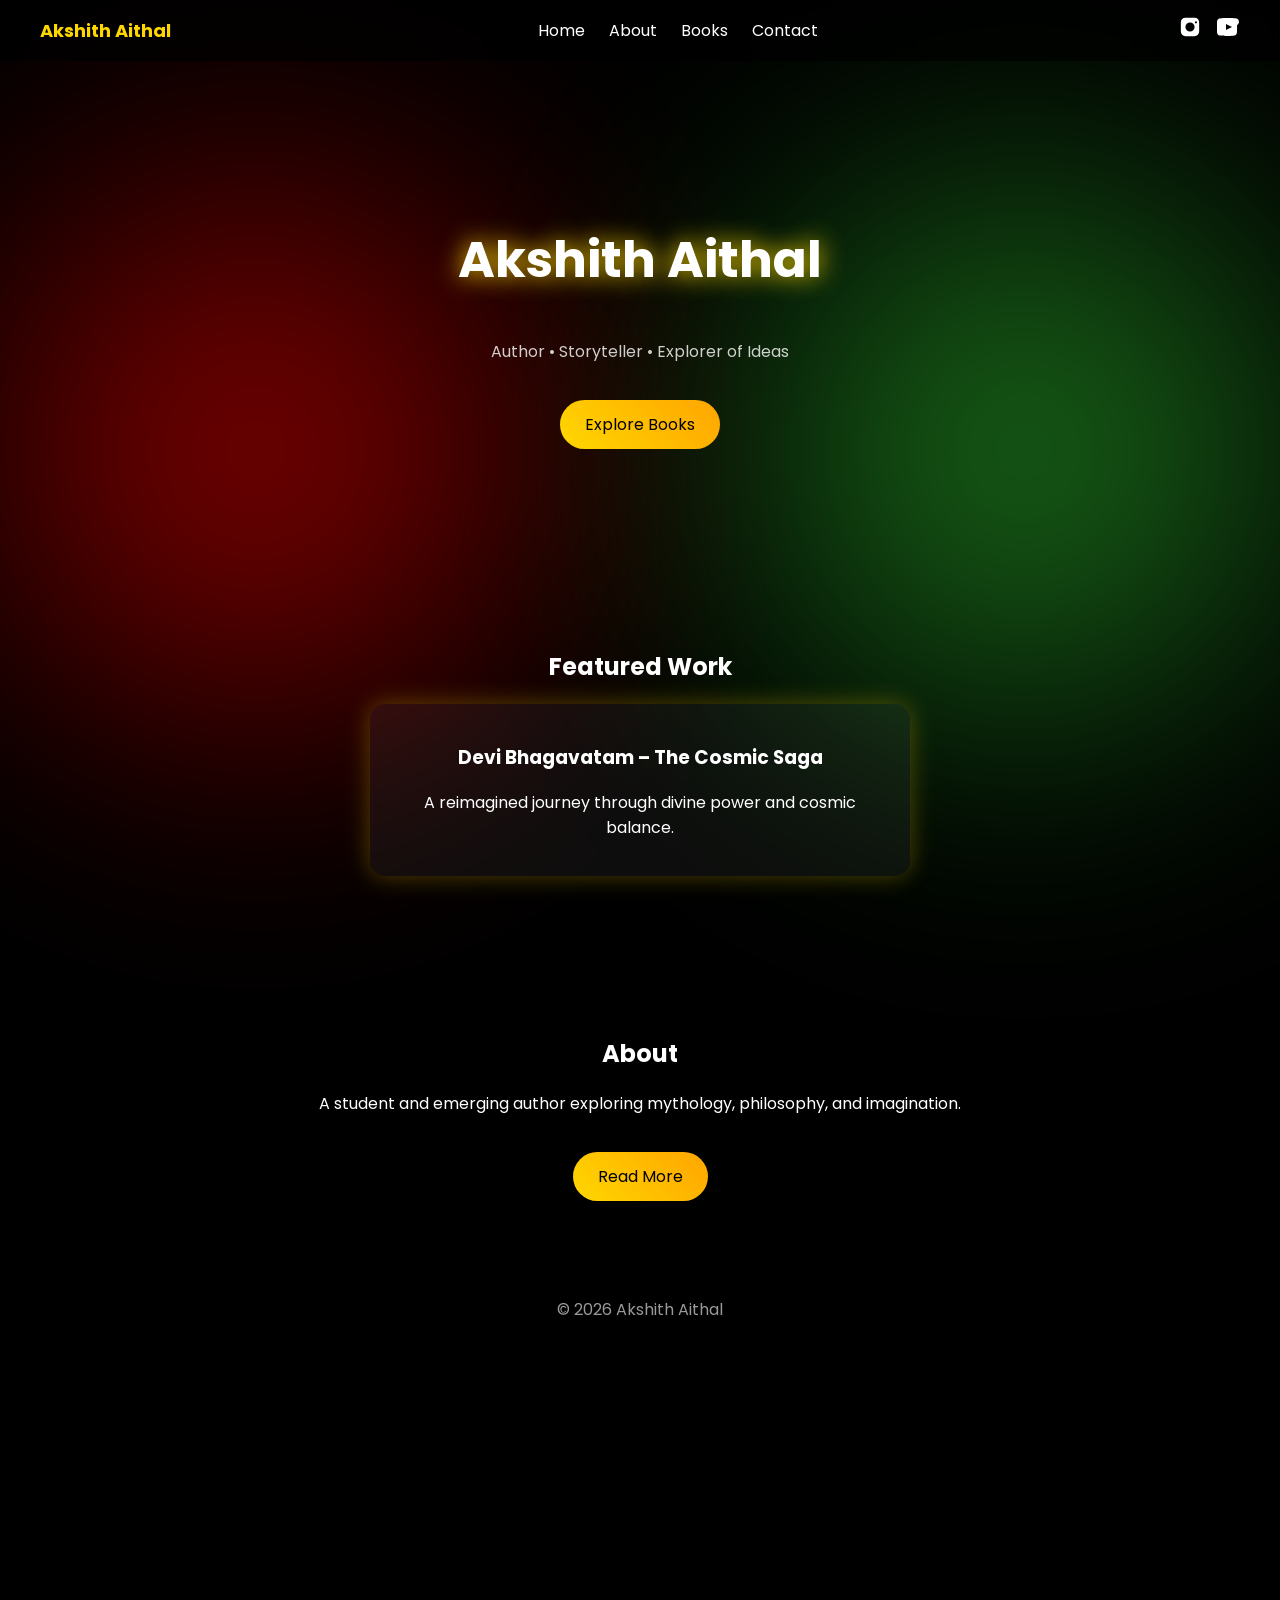
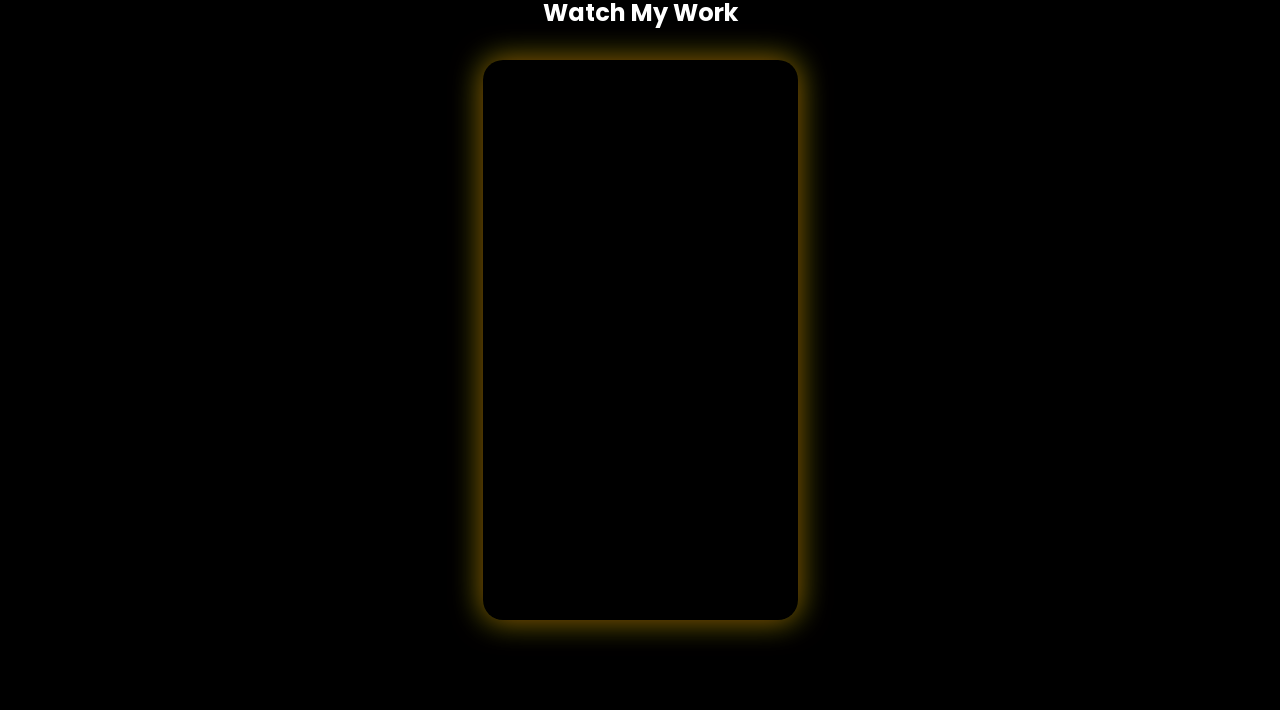
==== index.html @ d63b4e49 "Update index.html" ====
<!DOCTYPE html>
<html>
<head>
  <title>Akshith Aithal</title>

  <!-- Google Font -->
  <link href="https://fonts.googleapis.com/css2?family=Poppins:wght@300;600&display=swap" rel="stylesheet">

  <link rel="stylesheet" href="style.css">
  <meta name="viewport" content="width=device-width, initial-scale=1.0">

</head>

<body>

<!-- Stars background -->
<div class="stars"></div>

  <nav class="navbar">
  <div class="logo">Akshith Aithal</div>

  <div class="nav-links">
    <a href="index.html">Home</a>
    <a href="about.html">About</a>
    <a href="books.html">Books</a>
    <a href="contact.html">Contact</a>
  </div>

  <div class="social-icons">
    <!-- Instagram -->
    <a href="https://www.instagram.com/akki_devi_bhakta/?hl=en" target="_blank">
      <svg viewBox="0 0 24 24" width="22" fill="white">
        <path d="M7 2C4.2 2 2 4.2 2 7v10c0 2.8 2.2 5 5 5h10c2.8 0 5-2.2 5-5V7c0-2.8-2.2-5-5-5H7zm5 5a5 5 0 110 10 5 5 0 010-10zm6.5-1.3a1.2 1.2 0 110 2.4 1.2 1.2 0 010-2.4z"/>
      </svg>
    </a>

    <!-- YouTube -->
    <a href="https://www.youtube.com/channel/UCK7ffuj-estsy-g42heZZ8Q" target="_blank">
      <svg viewBox="0 0 24 24" width="24" fill="white">
        <path d="M23 7s-.2-1.7-.8-2.5c-.7-.9-1.5-.9-1.9-1C17.7 3 12 3 12 3s-5.7 0-8.3.5c-.4.1-1.2.1-1.9 1C1.2 5.3 1 7 1 7S1 8.7 1 10.3v3.4C1 15.3 1 17 1 17s.2 1.7.8 2.5c.7.9 1.7.9 2.1 1 1.5.1 6.1.5 6.1.5s5.7 0 8.3-.5c.4-.1 1.2-.1 1.9-1 .6-.8.8-2.5.8-2.5s0-1.7 0-3.3v-3.4C23 8.7 23 7 23 7zM10 15V9l6 3-6 3z"/>
      </svg>
    </a>
  </div>
</nav>



<section class="hero fade-in">
  <h1>Akshith Aithal</h1>
  <p>Author • Storyteller • Explorer of Ideas</p>
  <a href="books.html" class="btn">Explore Books</a>
</section>

<section class="section fade-in">
  <h2>Featured Work</h2>
  <div class="card">
    <h3>Devi Bhagavatam – The Cosmic Saga</h3>
    <p>A reimagined journey through divine power and cosmic balance.</p>
  </div>
</section>

<section class="section fade-in">
  <h2>About</h2>
  <p>
    A student and emerging author exploring mythology, philosophy, and imagination.
  </p>
  <a href="about.html" class="btn">Read More</a>
</section>

<footer>
  <p>© 2026 Akshith Aithal</p>
</footer>

<script src="script.js"></script>

</body>
  <div class="stars"></div>
  <canvas id="particles"></canvas>

<section class="section">
  <h2>Watch My Work</h2>

  <div class="video-container">
    <iframe 
      width="315" 
      height="560"
      src="https://www.youtube.com/embed/FixYecyXcU0"
      frameborder="0"
      allowfullscreen>
    </iframe>
  </div>
</section>

</html>
---- style.css ----
/* =========================
   🌍 GLOBAL STYLES
========================= */
body {
  margin: 0;
  font-family: 'Poppins', sans-serif;
  background: black;
  color: white;
  overflow-x: hidden;
}

/* =========================
   🌌 NEBULA BACKGROUND
========================= */
body::before,
body::after {
  content: "";
  position: fixed;
  width: 60%;
  height: 100%;
  top: 0;
  z-index: -2;
  filter: blur(120px);
  opacity: 0.6;
}

/* 🔴 Red nebula */
body::before {
  left: -10%;
  background: radial-gradient(circle, red, transparent 70%);
  animation: moveRed 20s infinite alternate ease-in-out;
}

/* 🟢 Green nebula */
body::after {
  right: -10%;
  background: radial-gradient(circle, limegreen, transparent 70%);
  animation: moveGreen 25s infinite alternate ease-in-out;
}

/* Animation */
@keyframes moveRed {
  from { transform: translateY(0); }
  to { transform: translateY(50px); }
}

@keyframes moveGreen {
  from { transform: translateY(0); }
  to { transform: translateY(-50px); }
}

/* =========================
   🌟 STARS BACKGROUND
========================= */
.stars {
  position: fixed;
  width: 100%;
  height: 100%;
  background: url('https://www.transparenttextures.com/patterns/stardust.png');
  z-index: -1;
}

/* =========================
   🧭 NAVBAR
========================= */
.navbar {
  display: flex;
  justify-content: space-between;
  align-items: center;
  padding: 15px 40px;
  background: rgba(0,0,0,0.7);
  backdrop-filter: blur(10px);
  position: sticky;
  top: 0;
}

.logo {
  color: gold;
  font-weight: bold;
  font-size: 18px;
}

.nav-links a {
  color: white;
  margin-left: 20px;
  text-decoration: none;
  transition: 0.3s;
}

.nav-links a:hover {
  color: gold;
}

/* =========================
   📱 SOCIAL ICONS
========================= */
.social-icons {
  display: flex;
  align-items: center;
}

.social-icons a {
  margin-left: 15px;
  transition: 0.3s;
}

.social-icons a:hover svg {
  transform: scale(1.2);
}

/* Instagram glow */
.social-icons a:nth-child(1):hover svg {
  fill: #ff4d6d;
  filter: drop-shadow(0 0 10px #ff4d6d);
}

/* YouTube glow */
.social-icons a:nth-child(2):hover svg {
  fill: red;
  filter: drop-shadow(0 0 10px red);
}

/* =========================
   🎬 HERO SECTION
========================= */
.hero {
  text-align: center;
  padding: 120px 20px;
}

.hero h1 {
  font-size: 50px;
  text-shadow: 0 0 25px gold;
}

.hero p {
  opacity: 0.8;
}

/* =========================
   🔘 BUTTONS
========================= */
.btn {
  display: inline-block;
  margin-top: 20px;
  padding: 12px 25px;
  background: linear-gradient(45deg, gold, orange);
  color: black;
  border-radius: 25px;
  text-decoration: none;
  transition: 0.3s;
}

.btn:hover {
  transform: scale(1.1);
}

/* =========================
   📦 SECTIONS
========================= */
.section {
  text-align: center;
  padding: 60px 20px;
}

/* =========================
   🧾 CARDS
========================= */
.card {
  margin: 20px auto;
  padding: 20px;
  max-width: 500px;
  background: rgba(255,255,255,0.05);
  border-radius: 15px;
  box-shadow: 0 0 25px rgba(255,215,0,0.3);
}

/* =========================
   🎥 VIDEO SECTION
========================= */
.video-container {
  display: flex;
  justify-content: center;
  margin: 30px auto;
}

.video-container iframe {
  width: 315px;
  height: 560px;
  border-radius: 20px;
  box-shadow: 
    0 0 30px rgba(255, 0, 0, 0.6),
    0 0 30px rgba(0, 255, 0, 0.6);
  transition: 0.3s;
}

.video-container iframe:hover {
  transform: scale(1.05);
}

/* =========================
   ✨ FOOTER
========================= */
footer {
  text-align: center;
  padding: 20px;
  opacity: 0.6;
}
/* =========================
   📱 MOBILE RESPONSIVE
========================= */

/* Tablets */
@media (max-width: 900px) {

  .navbar {
    padding: 10px 20px;
  }

  .hero h1 {
    font-size: 36px;
  }

  .card {
    max-width: 90%;
  }
}


/* Mobile phones */
@media (max-width: 600px) {

  /* Navbar */
  .navbar {
    flex-direction: column;
    align-items: center;
    gap: 10px;
  }

  .nav-links {
    display: flex;
    flex-wrap: wrap;
    justify-content: center;
  }

  .nav-links a {
    margin: 5px 10px;
    font-size: 14px;
  }

  .social-icons {
    margin-top: 5px;
  }

  /* Hero */
  .hero {
    padding: 80px 15px;
  }

  .hero h1 {
    font-size: 28px;
  }

  .hero p {
    font-size: 14px;
  }

  /* Sections */
  .section {
    padding: 40px 15px;
  }

  /* Cards */
  .card {
    width: 90%;
    padding: 15px;
  }

  /* Buttons */
  .btn {
    padding: 10px 20px;
    font-size: 14px;
  }

  /* Video (important for Shorts) */
  .video-container iframe {
    width: 260px;
    height: 460px;
  }
}
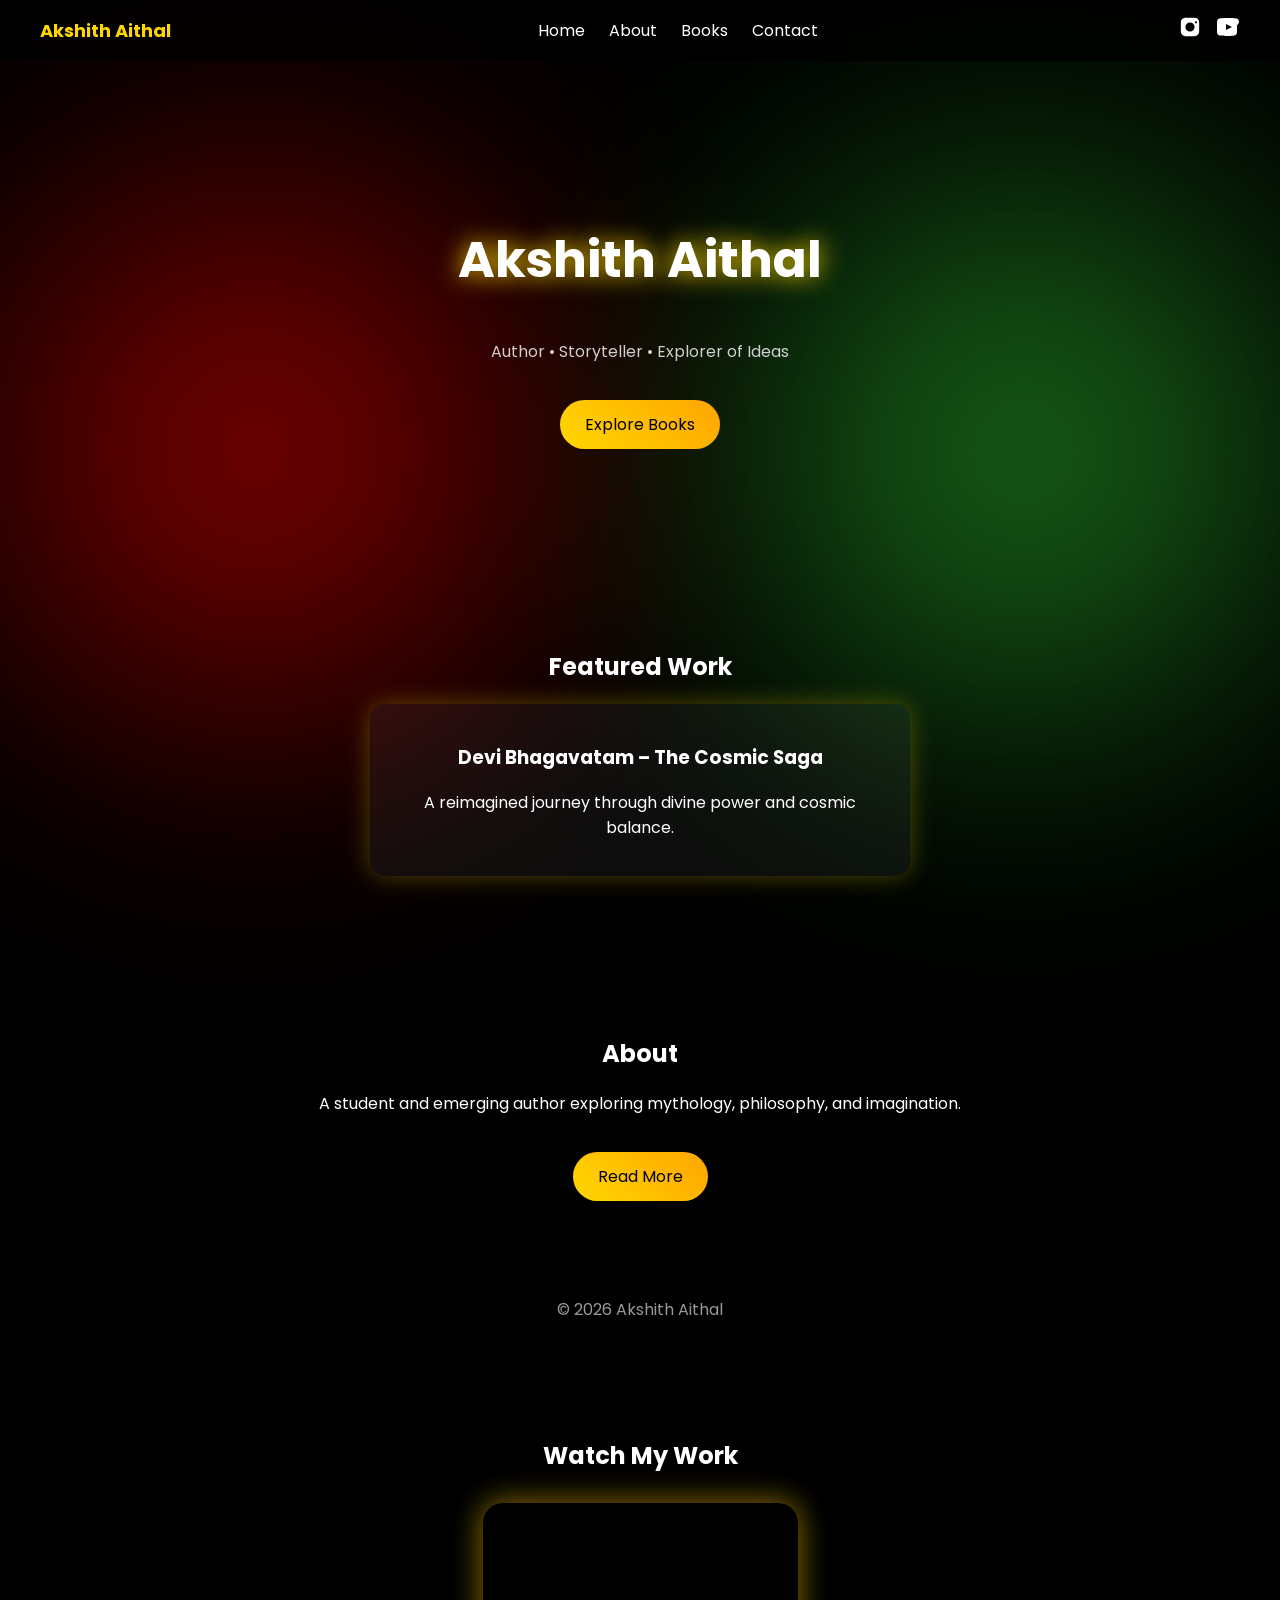
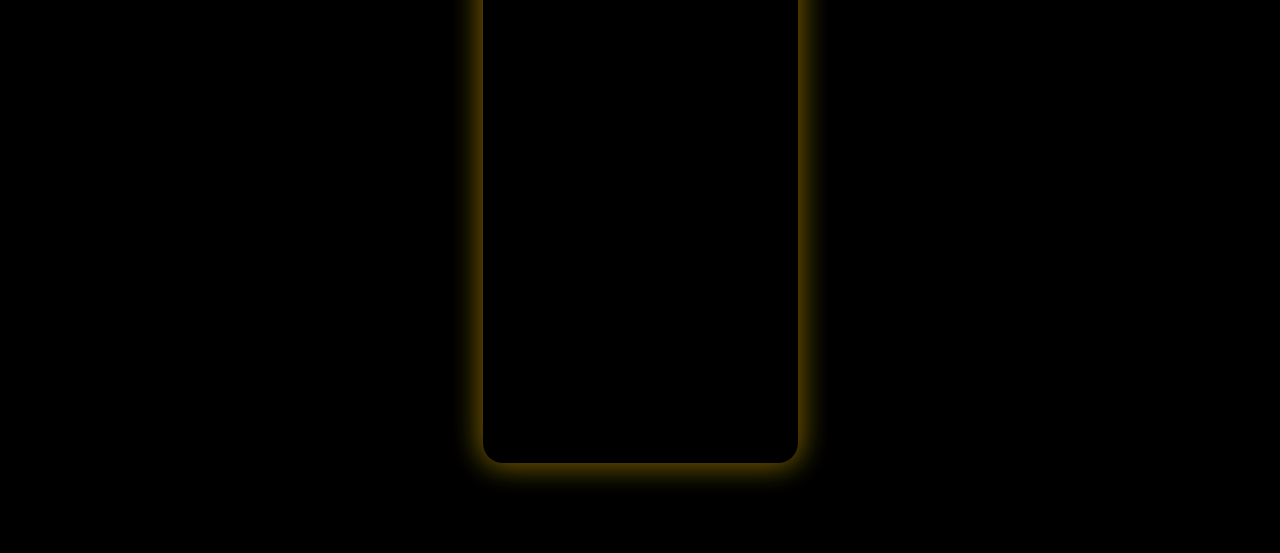
==== commit 859bb255: "Update index.html" ====
--- a/index.html
+++ b/index.html
@@ -76,6 +76,7 @@
 </body>
   <div class="stars"></div>
   <canvas id="particles"></canvas>
+<script src="script.js"></script>
 
 <section class="section">
   <h2>Watch My Work</h2>
--- a/style.css
+++ b/style.css
@@ -288,5 +288,17 @@
     height: 460px;
   }
 }
-
-
+/* =========================
+   🌠 PARTICLE CANVAS
+========================= */
+#particles {
+  position: fixed;
+  top: 0;
+  left: 0;
+  width: 100%;
+  height: 100%;
+  z-index: -3;
+}
+
+
+
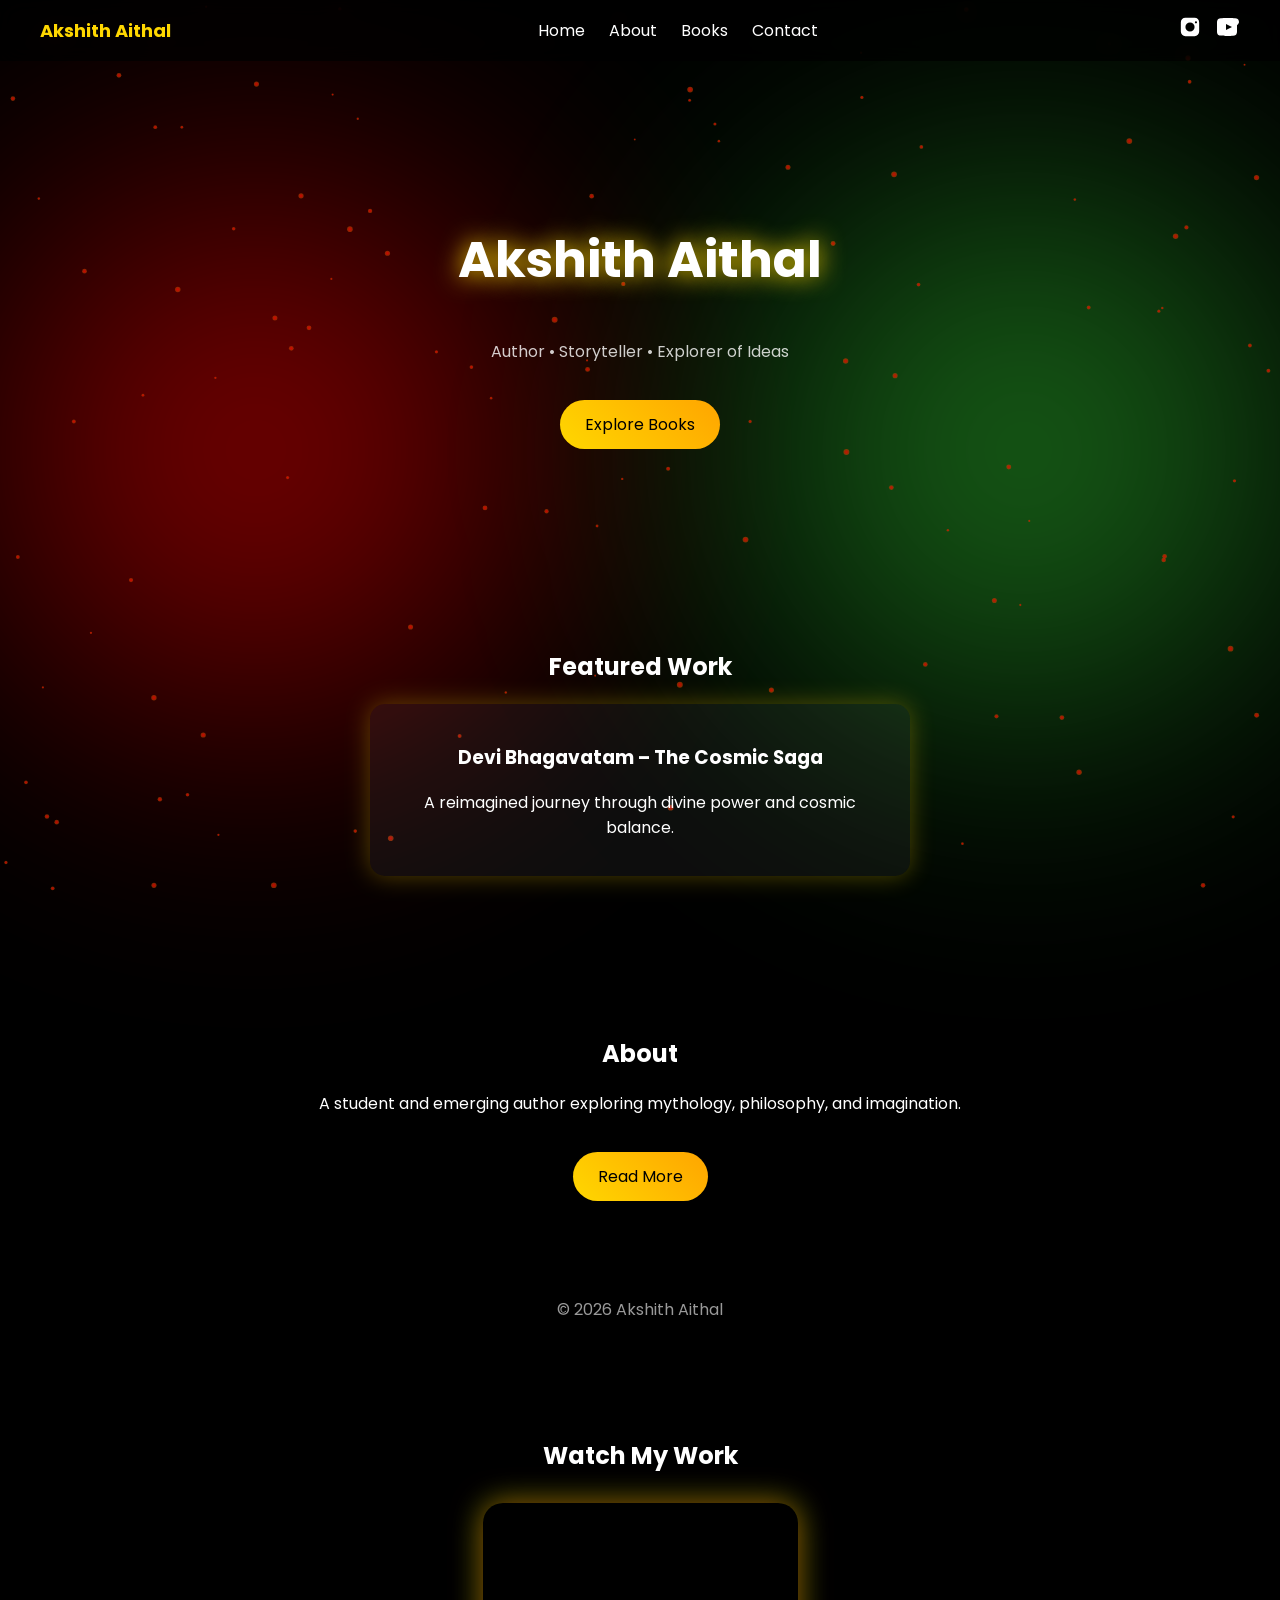
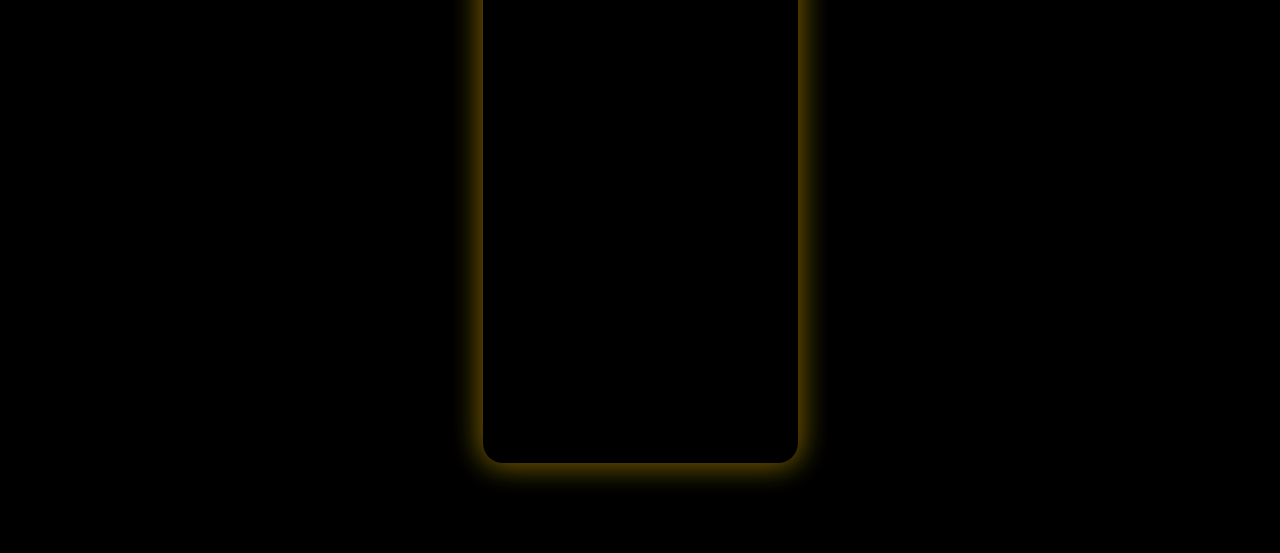
==== commit 831374cb: "Update index.html" ====
--- a/index.html
+++ b/index.html
@@ -71,7 +71,8 @@
   <p>© 2026 Akshith Aithal</p>
 </footer>
 
-<script src="script.js"></script>
+<script src="script.js" defer></script>
+
 
 </body>
   <div class="stars"></div>
--- a/style.css
+++ b/style.css
@@ -297,8 +297,10 @@
   left: 0;
   width: 100%;
   height: 100%;
-  z-index: -3;
-}
-
-
-
+  z-index: -1; /* change from -3 */
+}
+
+}
+
+
+
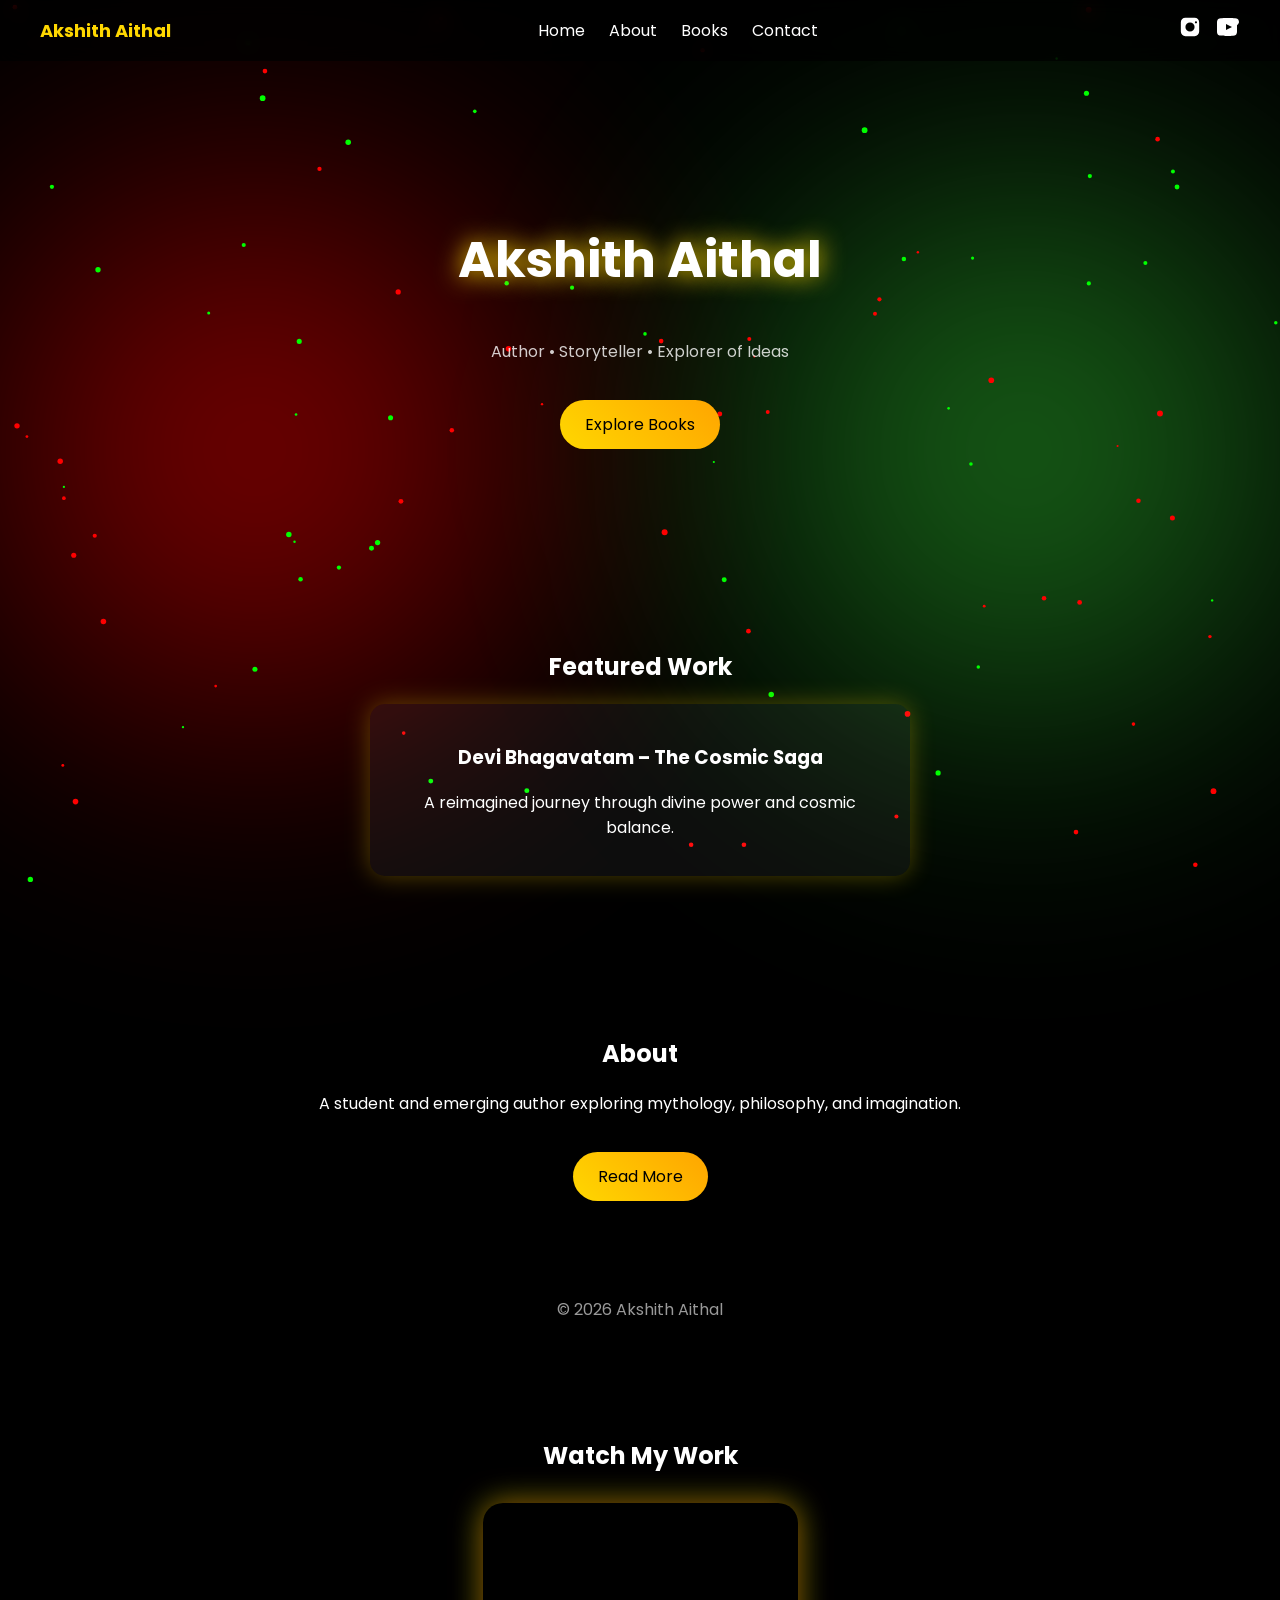
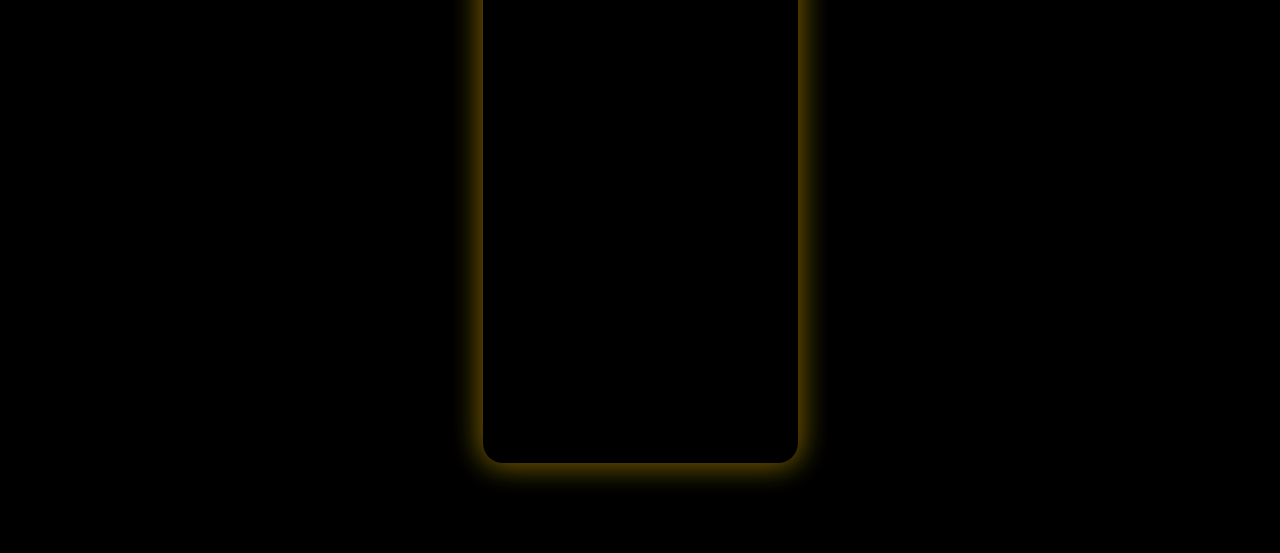
==== commit e414e036: "Update index.html" ====
--- a/index.html
+++ b/index.html
@@ -12,6 +12,7 @@
 </head>
 
 <body>
+<canvas id="particles"></canvas>
 
 <!-- Stars background -->
 <div class="stars"></div>
@@ -76,9 +77,7 @@
 
 </body>
   <div class="stars"></div>
-  <canvas id="particles"></canvas>
-<script src="script.js"></script>
-
+  
 <section class="section">
   <h2>Watch My Work</h2>
 
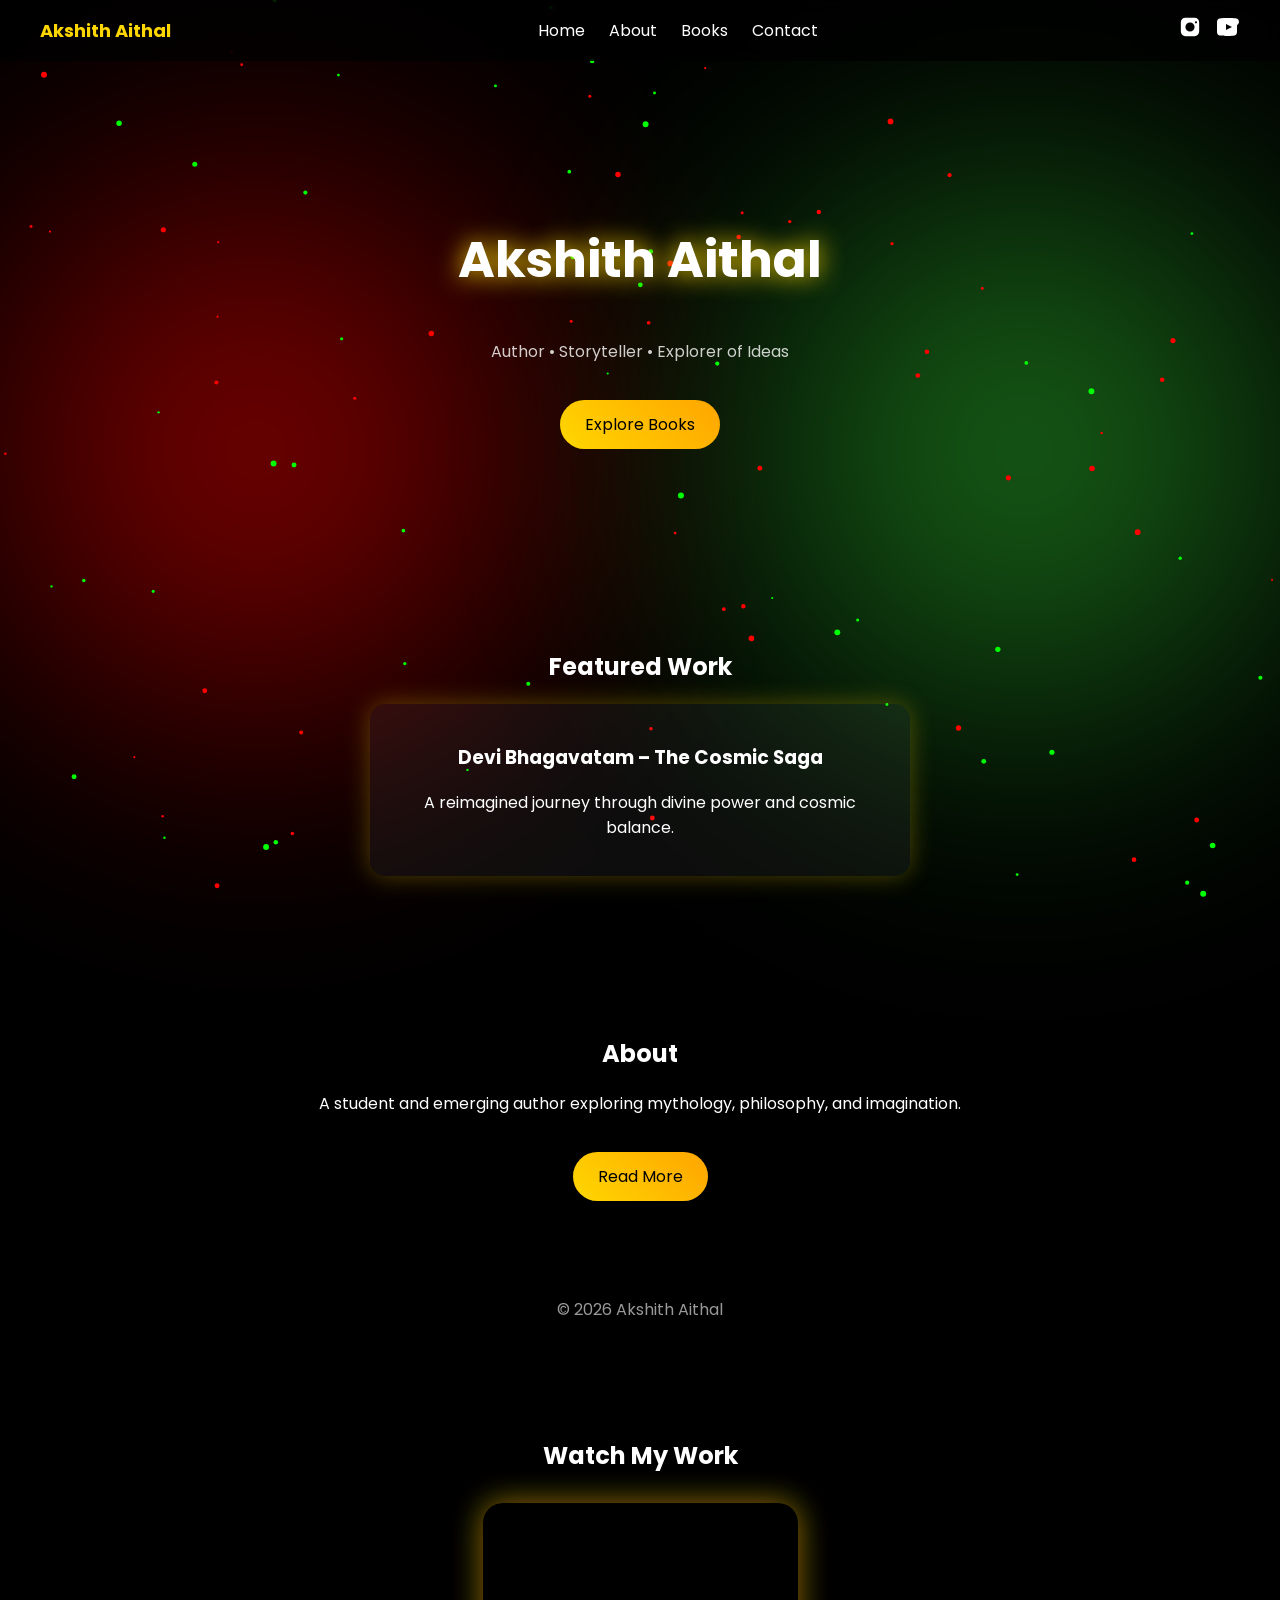
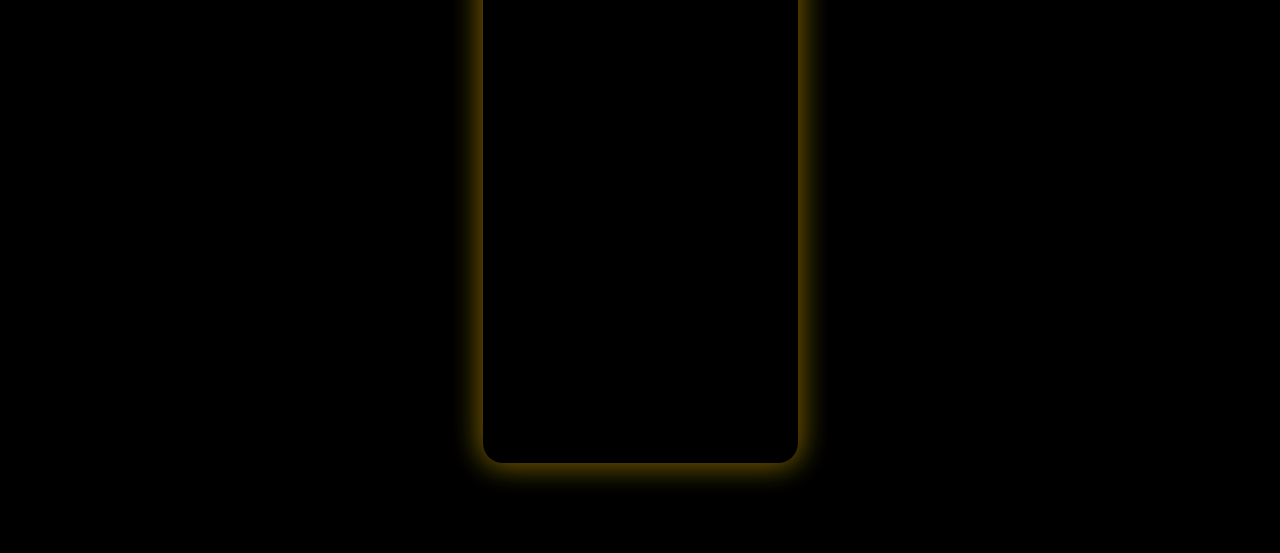
==== commit c7746014: "Update index.html" ====
--- a/index.html
+++ b/index.html
@@ -8,6 +8,15 @@
 
   <link rel="stylesheet" href="style.css">
   <meta name="viewport" content="width=device-width, initial-scale=1.0">
+<!-- Google tag (gtag.js) -->
+<script async src="https://www.googletagmanager.com/gtag/js?id=G-V1RB6J1S2Q"></script>
+<script>
+  window.dataLayer = window.dataLayer || [];
+  function gtag(){dataLayer.push(arguments);}
+  gtag('js', new Date());
+
+  gtag('config', 'G-V1RB6J1S2Q');
+</script>
 
 </head>
 
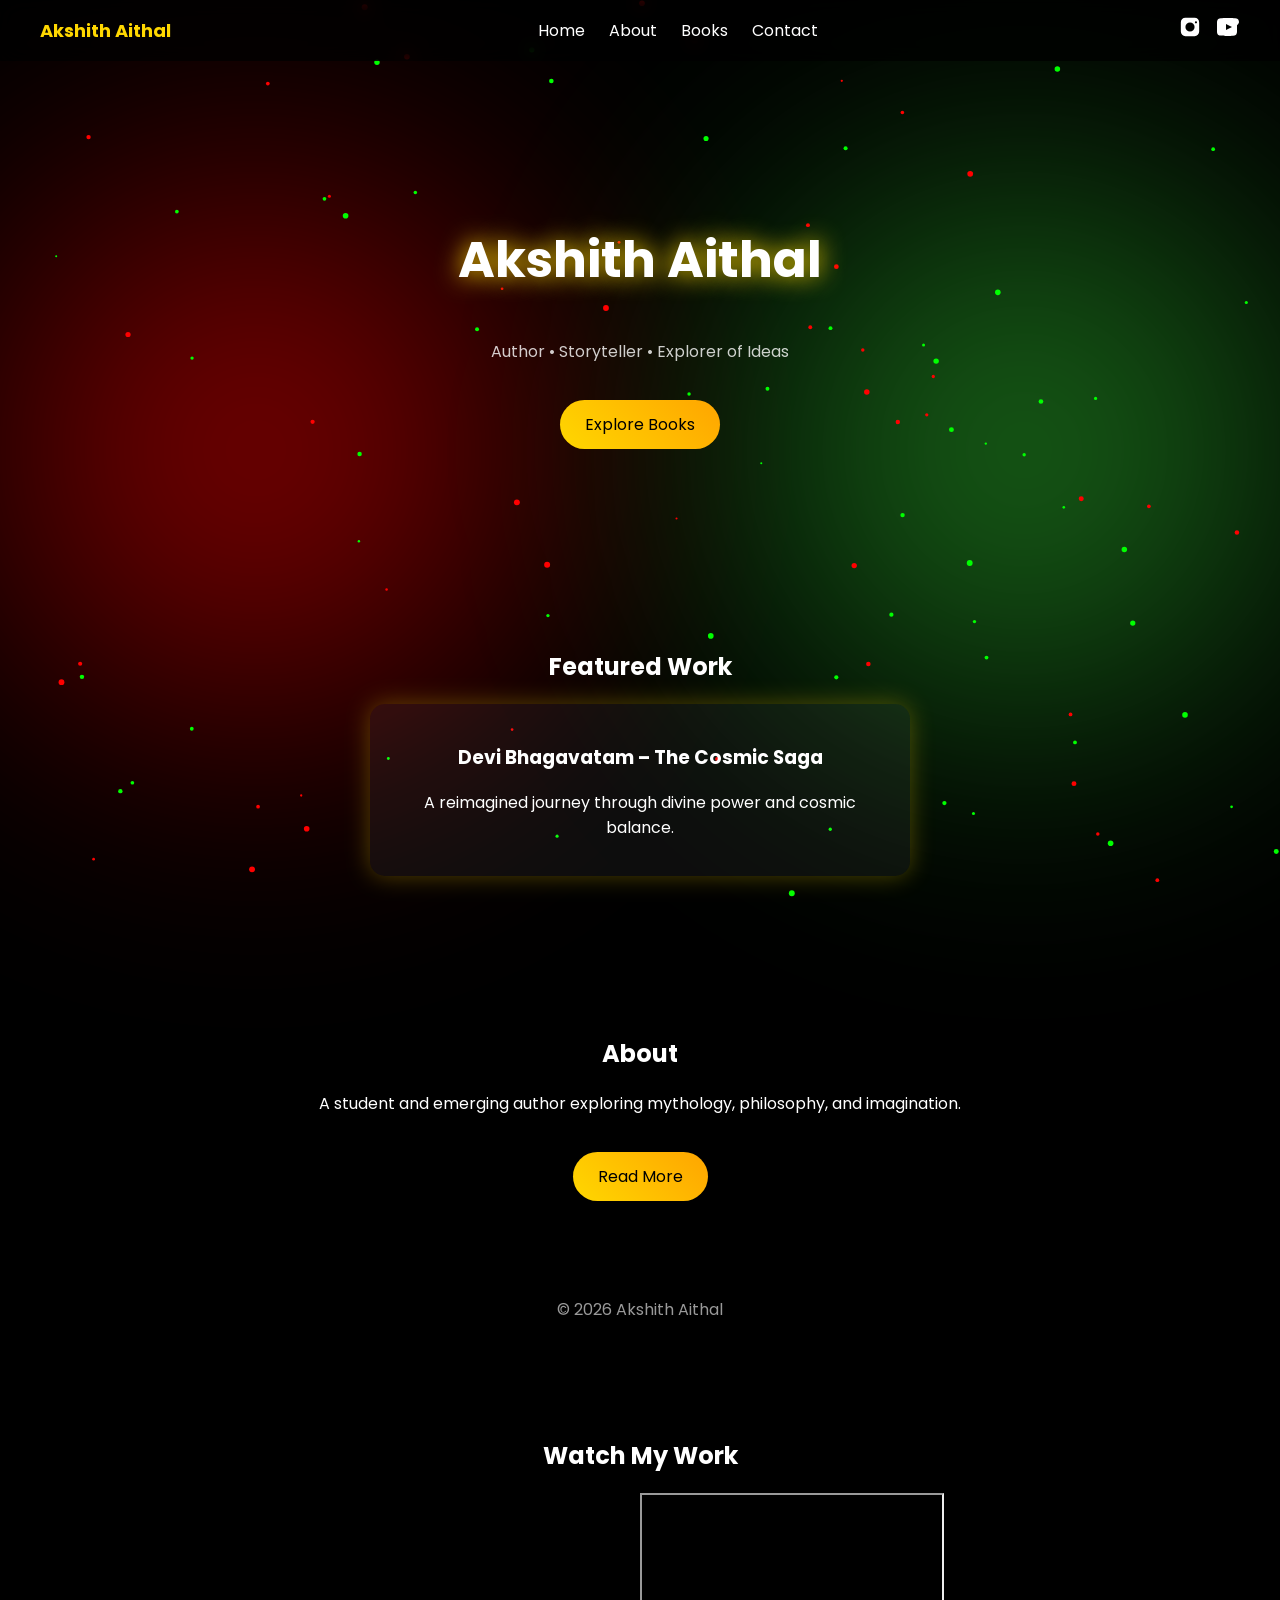
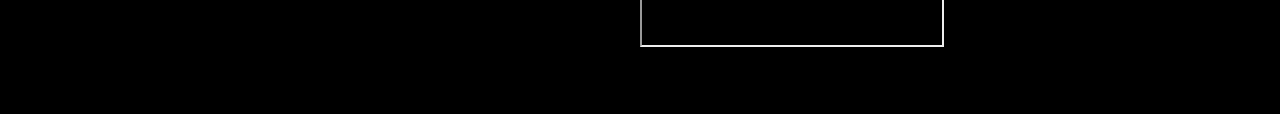
==== commit 6c083802: "Update index.html" ====
--- a/index.html
+++ b/index.html
@@ -90,14 +90,22 @@
 <section class="section">
   <h2>Watch My Work</h2>
 
-  <div class="video-container">
+  <div class="video-grid">
+
+    <!-- First video -->
     <iframe 
-      width="315" 
-      height="560"
       src="https://www.youtube.com/embed/FixYecyXcU0"
       frameborder="0"
       allowfullscreen>
     </iframe>
+
+    <!-- Second video -->
+    <iframe> 
+      src="https://www.youtube.com/embed/MuSGJP0GTk0"
+      frameborder="0"
+      allowfullscreen>
+    </iframe>
+
   </div>
 </section>
 
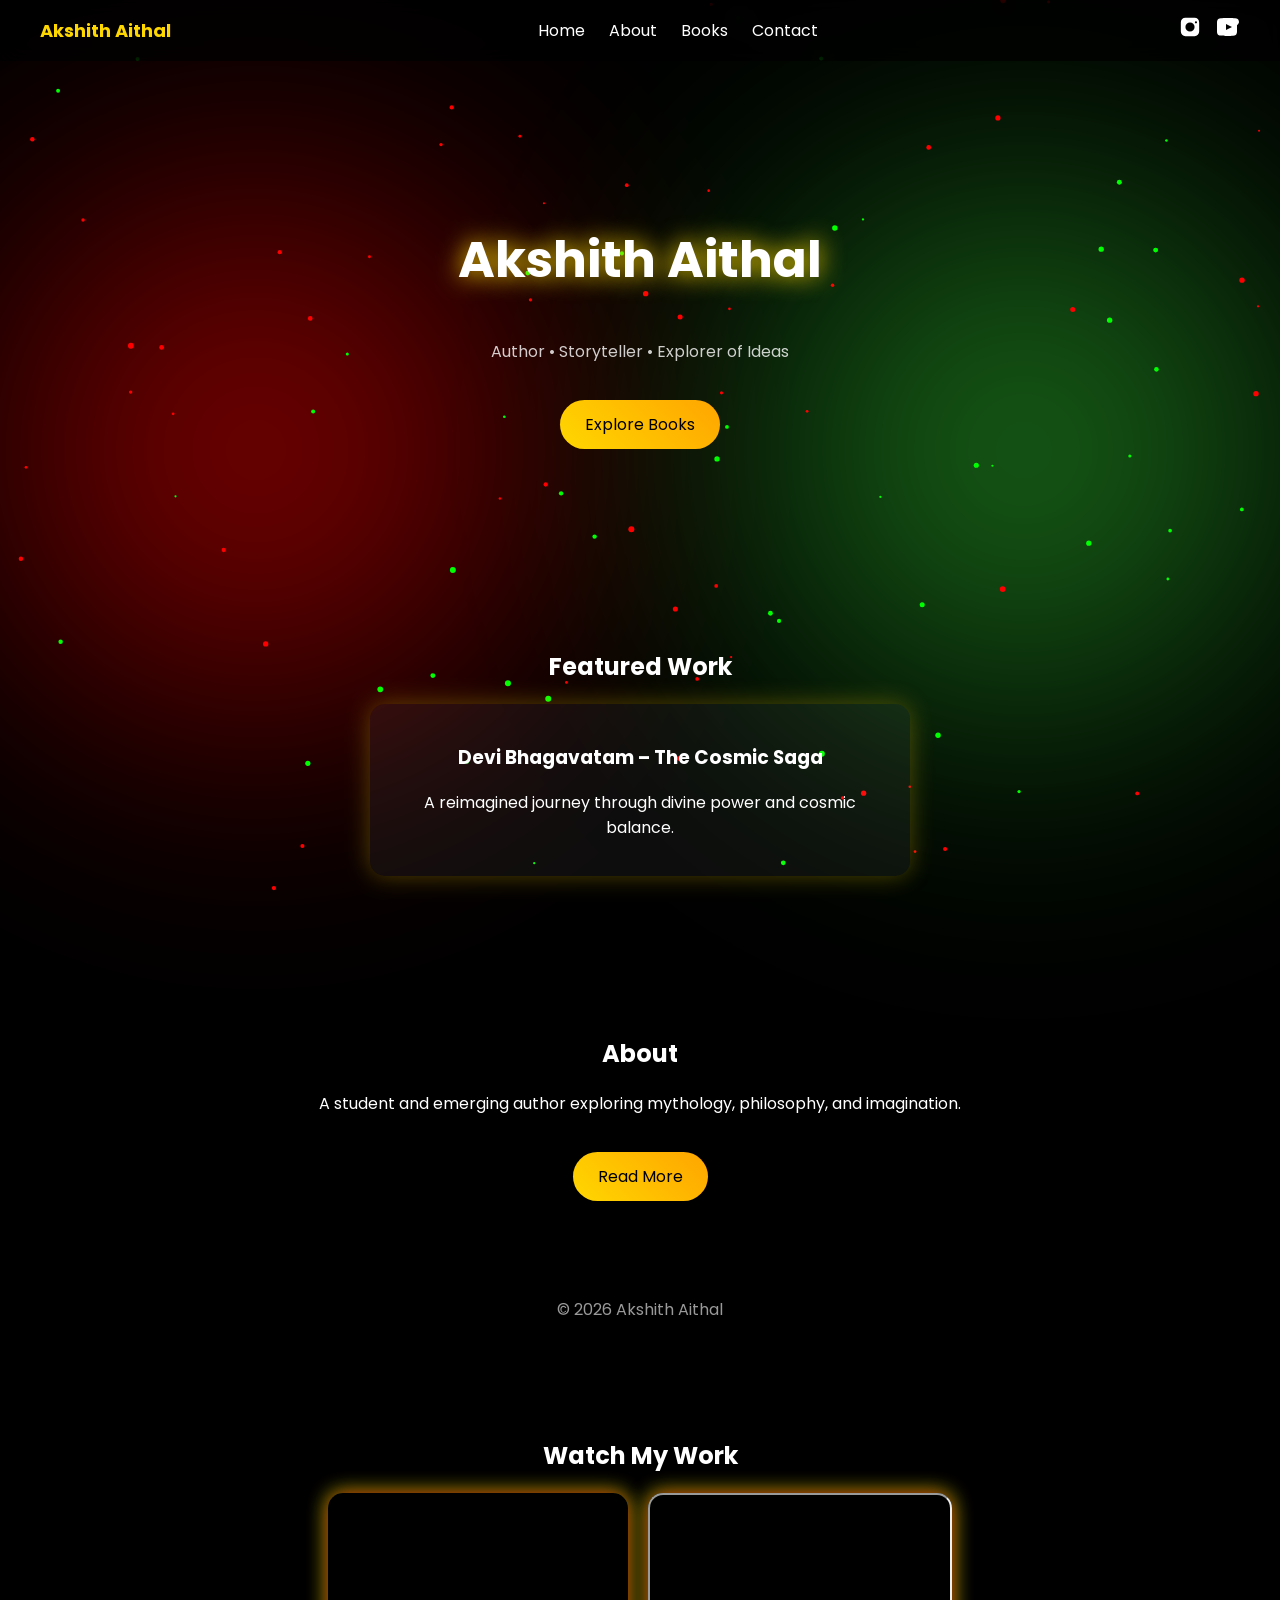
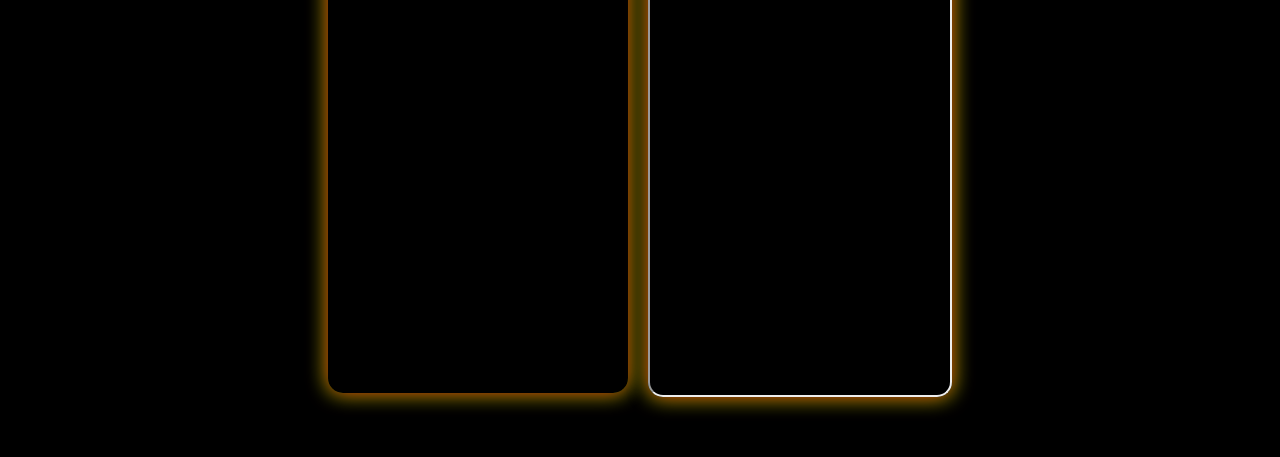
==== commit a81d807a: "Update index.html" ====
--- a/index.html
+++ b/index.html
@@ -101,7 +101,7 @@
 
     <!-- Second video -->
     <iframe> 
-      src="https://www.youtube.com/embed/MuSGJP0GTk0"
+     src="https://www.youtube.com/embed/MuSGJP0GTk0"
       frameborder="0"
       allowfullscreen>
     </iframe>
--- a/style.css
+++ b/style.css
@@ -197,6 +197,27 @@
 .video-container iframe:hover {
   transform: scale(1.05);
 }
+.video-grid {
+  display: flex;
+  justify-content: center;
+  gap: 20px;
+  flex-wrap: wrap;
+}
+
+.video-grid iframe {
+  width: 300px;
+  height: 500px;
+  border-radius: 15px;
+  box-shadow: 
+    0 0 20px red,
+    0 0 20px lime;
+  transition: 0.3s;
+}
+
+.video-grid iframe:hover {
+  transform: scale(1.05);
+}
+
 
 /* =========================
    ✨ FOOTER
@@ -299,8 +320,14 @@
   height: 100%;
   z-index: -1; /* change from -3 */
 }
-
-}
-
-
-
+@media (max-width: 600px) {
+  .video-grid iframe {
+    width: 250px;
+    height: 450px;
+  }
+}
+
+
+
+
+
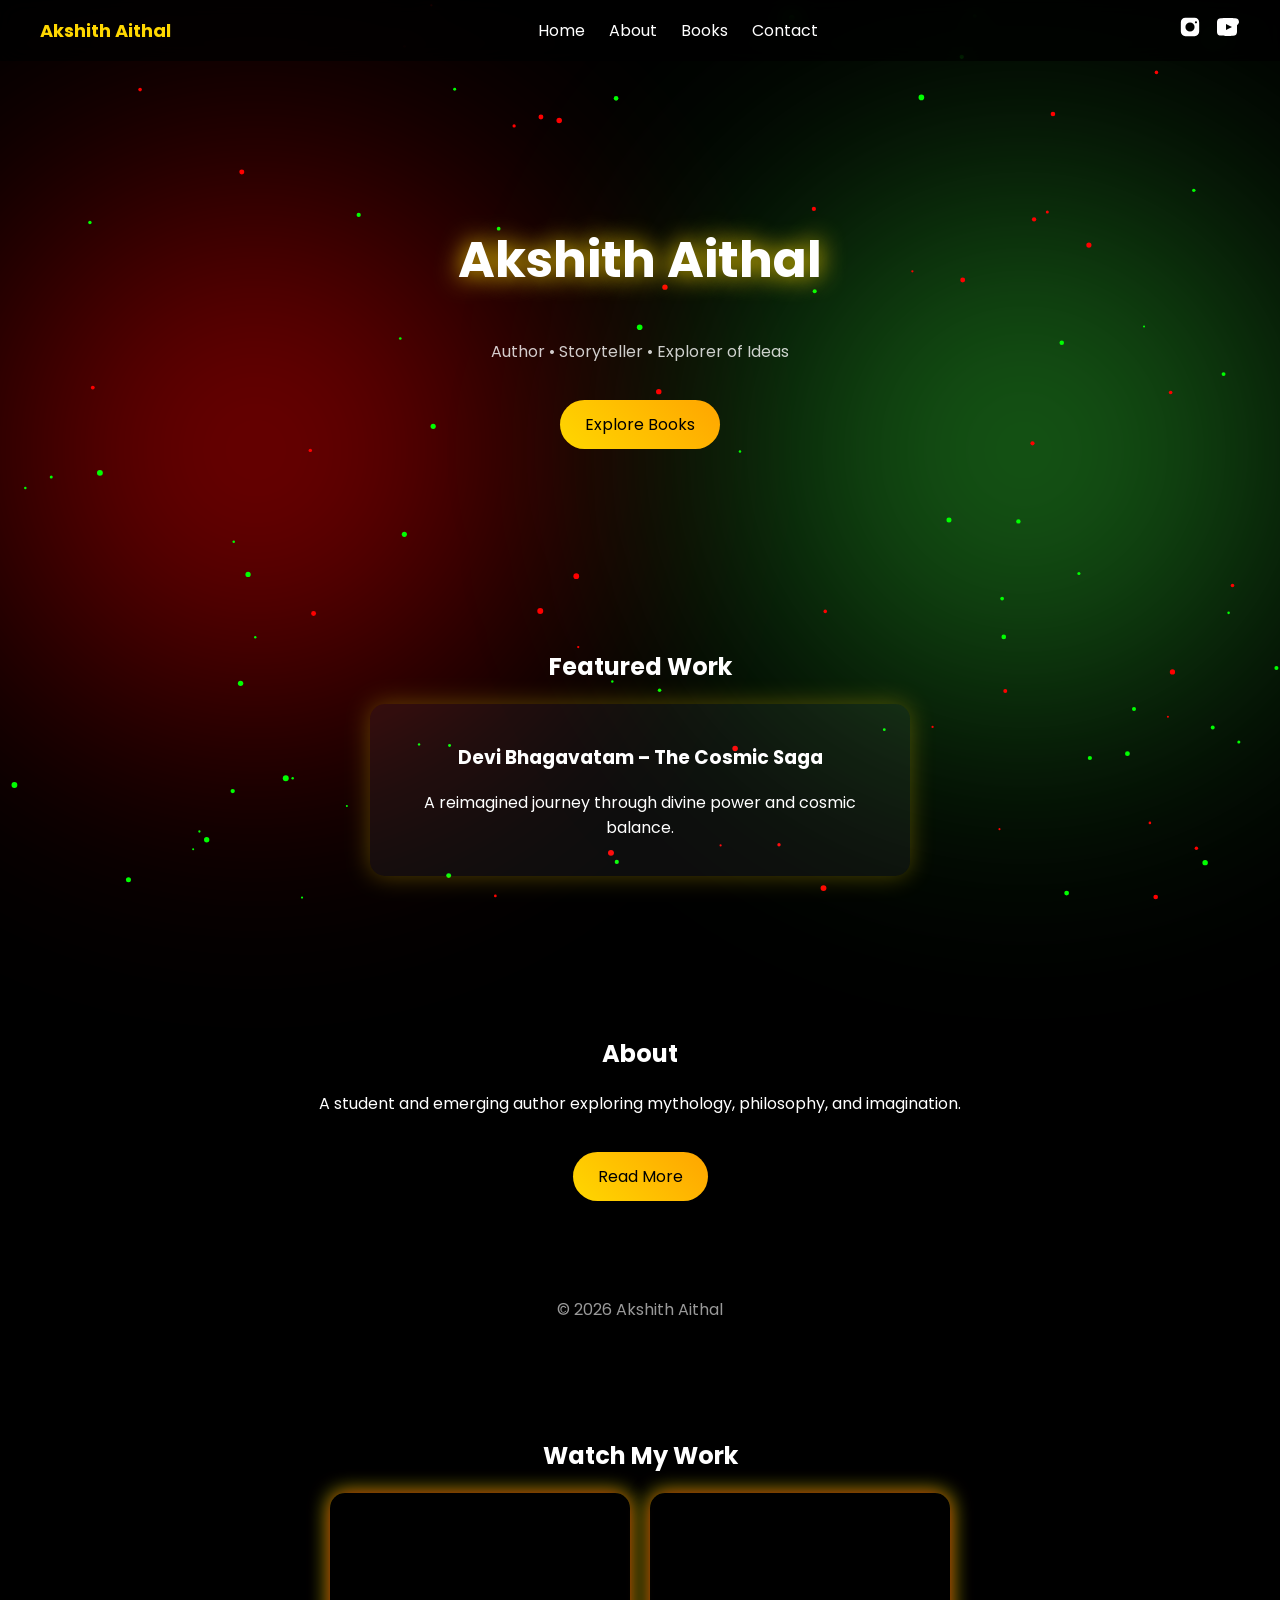
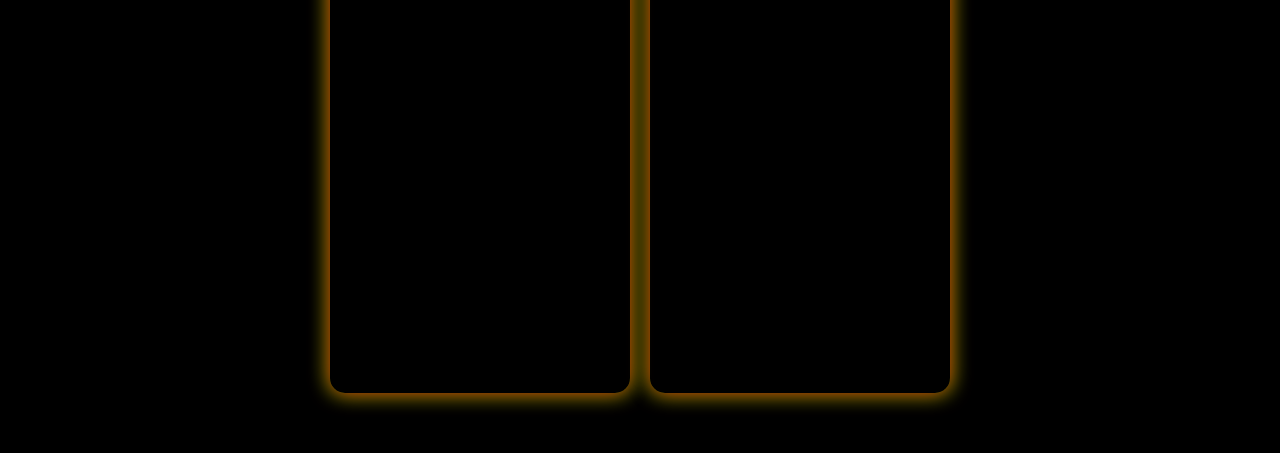
==== commit aded5493: "Update index.html" ====
--- a/index.html
+++ b/index.html
@@ -100,11 +100,16 @@
     </iframe>
 
     <!-- Second video -->
-    <iframe> 
-     src="https://www.youtube.com/embed/MuSGJP0GTk0"
-      frameborder="0"
-      allowfullscreen>
-    </iframe>
+    <iframe 
+  width="300"
+  height="500"
+  src="https://www.youtube.com/embed/MuSGJP0GTk0"
+  title="YouTube video"
+  frameborder="0"
+  allow="accelerometer; autoplay; clipboard-write; encrypted-media; gyroscope; picture-in-picture"
+  allowfullscreen>
+</iframe>
+
 
   </div>
 </section>
